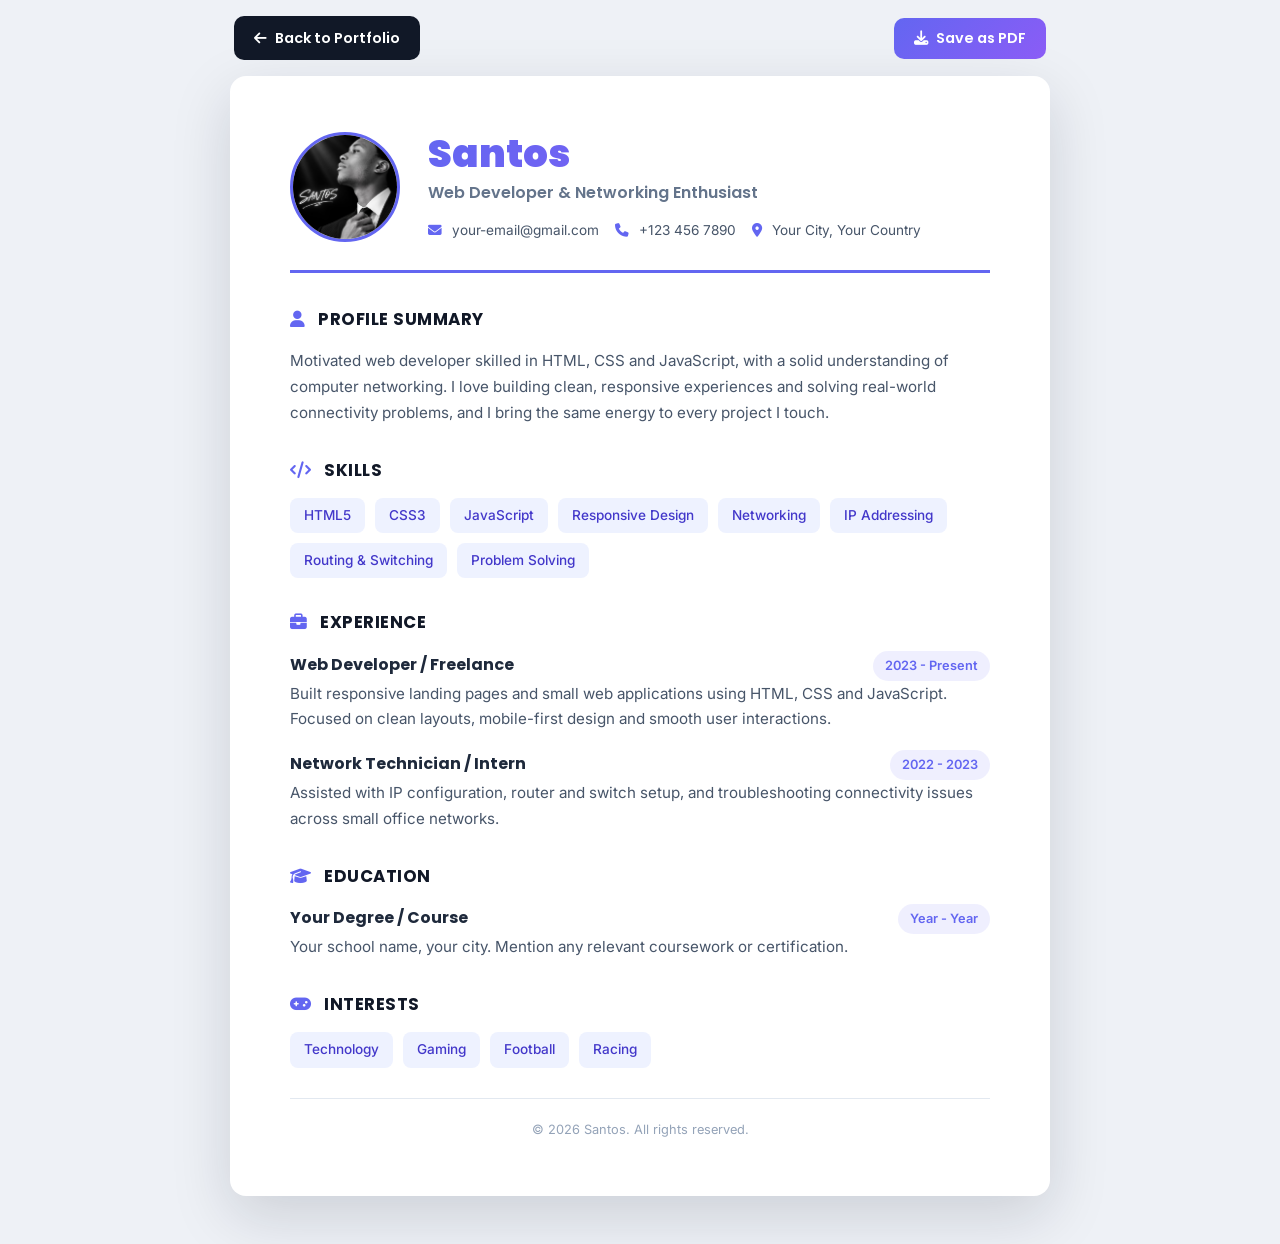
==== resume.html @ e5c6ccb2 "Add resume page, download button and contact form" ====
<!DOCTYPE html>
<html lang="en">
<head>
  <meta charset="UTF-8">
  <meta name="viewport" content="width=device-width, initial-scale=1.0">
  <title>Santos - Resume</title>
  <meta name="description" content="Resume of Santos - Web Developer and Network Enthusiast.">
  <link rel="icon" type="image/png" href="Favicon/favicon.png">
  <link rel="preconnect" href="https://fonts.googleapis.com">
  <link rel="preconnect" href="https://fonts.gstatic.com" crossorigin>
  <link href="https://fonts.googleapis.com/css2?family=Poppins:wght@400;500;600;700;800;900&family=Inter:wght@300;400;500;600;700&display=swap" rel="stylesheet">
  <link rel="stylesheet" href="https://cdnjs.cloudflare.com/ajax/libs/font-awesome/6.5.1/css/all.min.css" integrity="sha512-DTOQO9RWCH3ppGqcWaEA1BIZOC6xxalwEsw9c2QQeAIftl+Vegovlnee1c9QX4TctnWMn13TZye+giMm8e2LwA==" crossorigin="anonymous" referrerpolicy="no-referrer" />
  <link rel="stylesheet" href="css/resume.css">
</head>
<body>

  <div class="toolbar">
    <a href="index.html" class="btn-tool"><i class="fas fa-arrow-left"></i> Back to Portfolio</a>
    <button class="btn-tool btn-print" onclick="window.print()"><i class="fas fa-download"></i> Save as PDF</button>
  </div>

  <main class="resume">
    <!-- ======= HEADER ======= -->
    <header class="resume-header">
      <div class="resume-photo">
        <img src="Assets/profile-picture.jpeg" alt="Santos">
      </div>
      <div class="resume-identity">
        <h1>Santos</h1>
        <h2>Web Developer &amp; Networking Enthusiast</h2>
        <div class="resume-links">
          <span><i class="fas fa-envelope"></i> your-email@gmail.com</span>
          <span><i class="fas fa-phone"></i> +123 456 7890</span>
          <span><i class="fas fa-map-marker-alt"></i> Your City, Your Country</span>
        </div>
      </div>
    </header>

    <!-- ======= SUMMARY ======= -->
    <section class="resume-section">
      <h3><i class="fas fa-user"></i> Profile Summary</h3>
      <p class="resume-p">
        Motivated web developer skilled in HTML, CSS and JavaScript, with a solid understanding of
        computer networking. I love building clean, responsive experiences and solving real-world
        connectivity problems, and I bring the same energy to every project I touch.
      </p>
    </section>

    <!-- ======= SKILLS ======= -->
    <section class="resume-section">
      <h3><i class="fas fa-code"></i> Skills</h3>
      <div class="chips">
        <span class="chip">HTML5</span>
        <span class="chip">CSS3</span>
        <span class="chip">JavaScript</span>
        <span class="chip">Responsive Design</span>
        <span class="chip">Networking</span>
        <span class="chip">IP Addressing</span>
        <span class="chip">Routing &amp; Switching</span>
        <span class="chip">Problem Solving</span>
      </div>
    </section>

    <!-- ======= EXPERIENCE ======= -->
    <section class="resume-section">
      <h3><i class="fas fa-briefcase"></i> Experience</h3>
      <div class="entry">
        <div class="entry-head">
          <h4>Web Developer / Freelance</h4>
          <span class="date">2023 - Present</span>
        </div>
        <p class="resume-p">
          Built responsive landing pages and small web applications using HTML, CSS and JavaScript.
          Focused on clean layouts, mobile-first design and smooth user interactions.
        </p>
      </div>
      <div class="entry">
        <div class="entry-head">
          <h4>Network Technician / Intern</h4>
          <span class="date">2022 - 2023</span>
        </div>
        <p class="resume-p">
          Assisted with IP configuration, router and switch setup, and troubleshooting connectivity
          issues across small office networks.
        </p>
      </div>
    </section>

    <!-- ======= EDUCATION ======= -->
    <section class="resume-section">
      <h3><i class="fas fa-graduation-cap"></i> Education</h3>
      <div class="entry">
        <div class="entry-head">
          <h4>Your Degree / Course</h4>
          <span class="date">Year - Year</span>
        </div>
        <p class="resume-p">Your school name, your city. Mention any relevant coursework or certification.</p>
      </div>
    </section>

    <!-- ======= INTERESTS ======= -->
    <section class="resume-section">
      <h3><i class="fas fa-gamepad"></i> Interests</h3>
      <div class="chips">
        <span class="chip">Technology</span>
        <span class="chip">Gaming</span>
        <span class="chip">Football</span>
        <span class="chip">Racing</span>
      </div>
    </section>

    <footer class="resume-footer">
      <p>&copy; <span id="year"></span> Santos. All rights reserved.</p>
    </footer>
  </main>

  <script>
    document.getElementById('year').textContent = new Date().getFullYear();
  </script>
</body>
</html>
---- css/resume.css ----
/* ======================================
   RESUME PAGE
   ====================================== */
*, *::before, *::after { margin: 0; padding: 0; box-sizing: border-box; }
body {
  font-family: 'Inter', sans-serif;
  background: #eef1f6;
  color: #1e293b;
  line-height: 1.7;
}

/* Toolbar (hidden when printing) */
.toolbar {
  position: sticky; top: 0; z-index: 100;
  display: flex; justify-content: space-between; align-items: center; gap: 12px;
  max-width: 860px; margin: 0 auto; padding: 16px 24px;
}
.btn-tool {
  display: inline-flex; align-items: center; gap: 8px;
  padding: 10px 20px; border-radius: 10px;
  background: #111827; color: #fff; font-size: .9rem; font-weight: 600;
  text-decoration: none; font-family: 'Poppins', sans-serif;
  transition: transform .2s, box-shadow .3s;
  cursor: pointer; border: none;
}
.btn-tool:hover { transform: translateY(-2px); box-shadow: 0 8px 24px rgba(17,24,39,.3); }
.btn-print { background: linear-gradient(135deg, #6366f1, #8b5cf6); }

/* Resume sheet */
.resume {
  max-width: 820px; margin: 0 auto 48px;
  background: #ffffff;
  border-radius: 16px;
  box-shadow: 0 20px 60px rgba(15,23,42,.15);
  padding: 56px 60px;
}

.resume-header {
  display: flex; align-items: center; gap: 28px;
  border-bottom: 3px solid #6366f1; padding-bottom: 28px; margin-bottom: 32px;
}
.resume-photo {
  width: 110px; height: 110px; border-radius: 50%; overflow: hidden; flex-shrink: 0;
  border: 3px solid #6366f1;
}
.resume-photo img { width: 100%; height: 100%; object-fit: cover; }
.resume-identity h1 {
  font-family: 'Poppins', sans-serif; font-size: 2.4rem; font-weight: 900;
  background: linear-gradient(135deg, #6366f1, #8b5cf6);
  -webkit-background-clip: text; -webkit-text-fill-color: transparent; background-clip: text;
  line-height: 1.1;
}
.resume-identity h2 {
  font-family: 'Poppins', sans-serif; font-size: 1rem; font-weight: 600;
  color: #64748b; margin: 4px 0 12px;
}
.resume-links { display: flex; flex-wrap: wrap; gap: 16px; font-size: .85rem; color: #475569; }
.resume-links i { color: #6366f1; margin-right: 6px; }

.resume-section { margin-bottom: 30px; }
.resume-section h3 {
  font-family: 'Poppins', sans-serif; font-size: 1.05rem; font-weight: 700;
  color: #111827; margin-bottom: 14px; text-transform: uppercase; letter-spacing: .5px;
}
.resume-section h3 i { color: #6366f1; margin-right: 8px; }
.resume-p { color: #475569; font-size: .95rem; }

.entry { margin-bottom: 18px; }
.entry-head {
  display: flex; justify-content: space-between; align-items: baseline;
  gap: 16px; flex-wrap: wrap;
}
.entry-head h4 { font-family: 'Poppins', sans-serif; font-size: 1rem; font-weight: 700; color: #1e293b; }
.date { font-size: .8rem; font-weight: 600; color: #6366f1; background: rgba(99,102,241,.1); padding: 4px 12px; border-radius: 99px; }

.chips { display: flex; flex-wrap: wrap; gap: 10px; }
.chip {
  padding: 6px 14px; border-radius: 8px; font-size: .85rem;
  background: #eef2ff; color: #4338ca; font-weight: 500;
}

.resume-footer { text-align: center; margin-top: 12px; font-size: .8rem; color: #94a3b8; border-top: 1px solid #e2e8f0; padding-top: 20px; }

/* ======================================
   PRINT STYLES
   ====================================== */
@media print {
  .toolbar { display: none !important; }
  body { background: #fff; }
  .resume { box-shadow: none; border-radius: 0; padding: 0; max-width: 100%; }
  .resume-section { break-inside: avoid; }
}

@media (max-width: 640px) {
  .resume { padding: 32px 24px; border-radius: 0; margin-bottom: 0; }
  .resume-header { flex-direction: column; text-align: center; }
  .resume-links { justify-content: center; }
  .resume-identity h1 { font-size: 2rem; }
  .toolbar { position: static; flex-direction: column; }
}
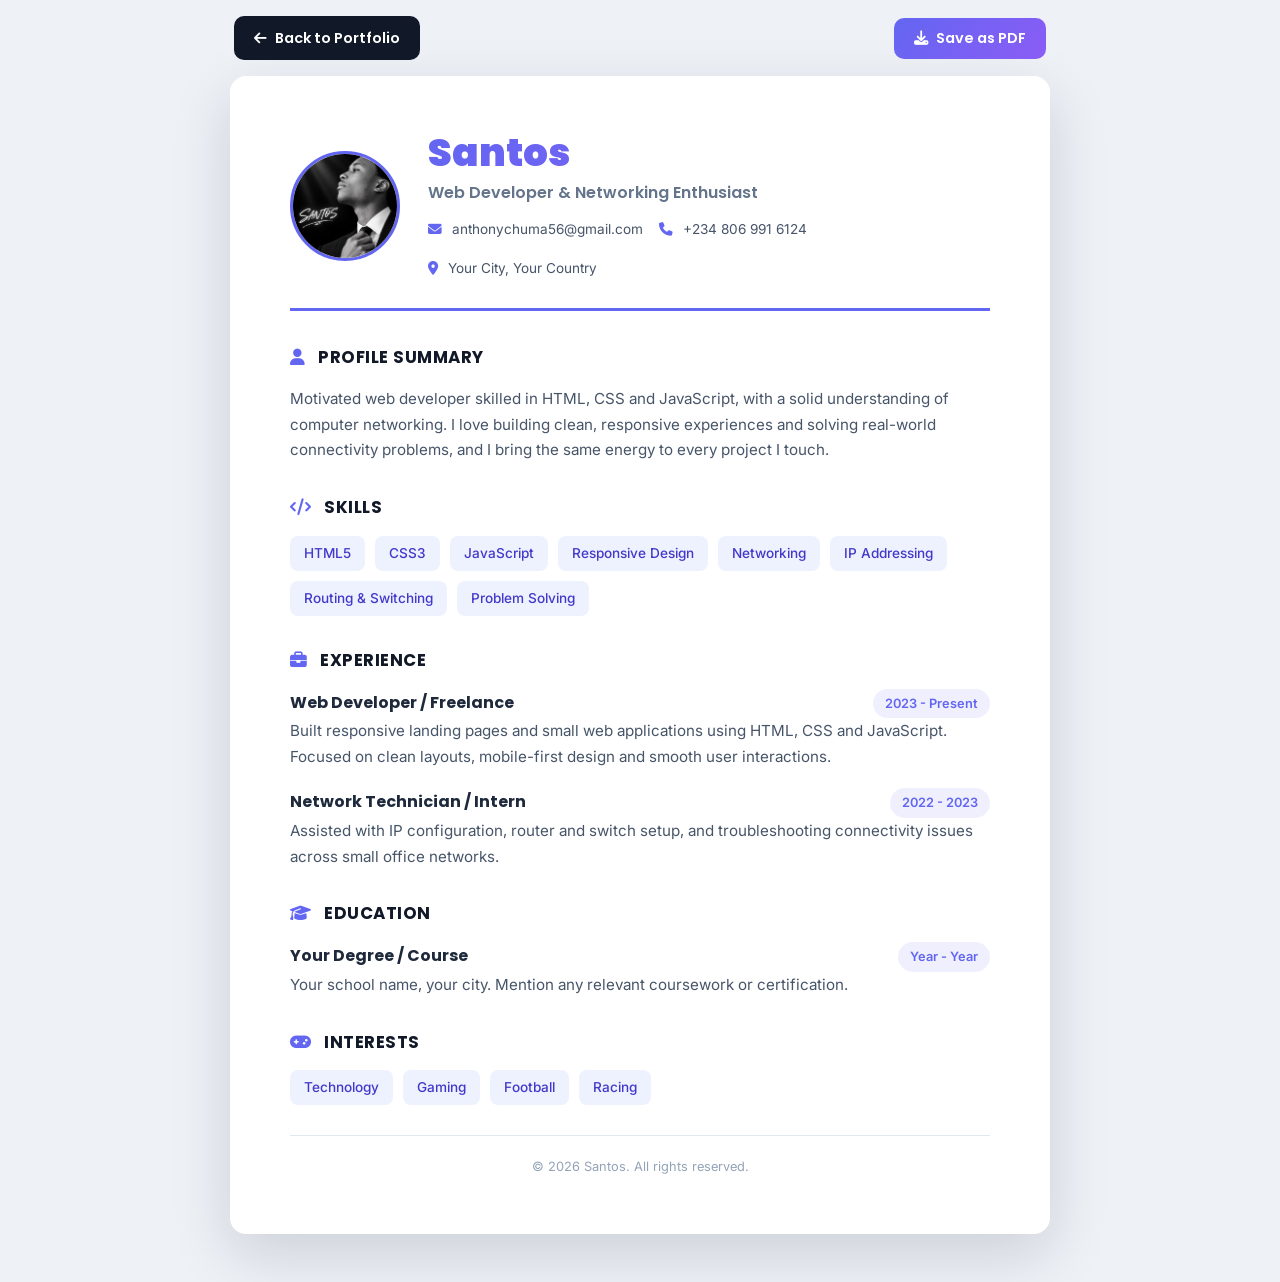
==== commit 719a008e: "Update contact info with real credentials" ====
--- a/resume.html
+++ b/resume.html
@@ -29,8 +29,8 @@
         <h1>Santos</h1>
         <h2>Web Developer &amp; Networking Enthusiast</h2>
         <div class="resume-links">
-          <span><i class="fas fa-envelope"></i> your-email@gmail.com</span>
-          <span><i class="fas fa-phone"></i> +123 456 7890</span>
+          <span><i class="fas fa-envelope"></i> anthonychuma56@gmail.com</span>
+          <span><i class="fas fa-phone"></i> +234 806 991 6124</span>
           <span><i class="fas fa-map-marker-alt"></i> Your City, Your Country</span>
         </div>
       </div>
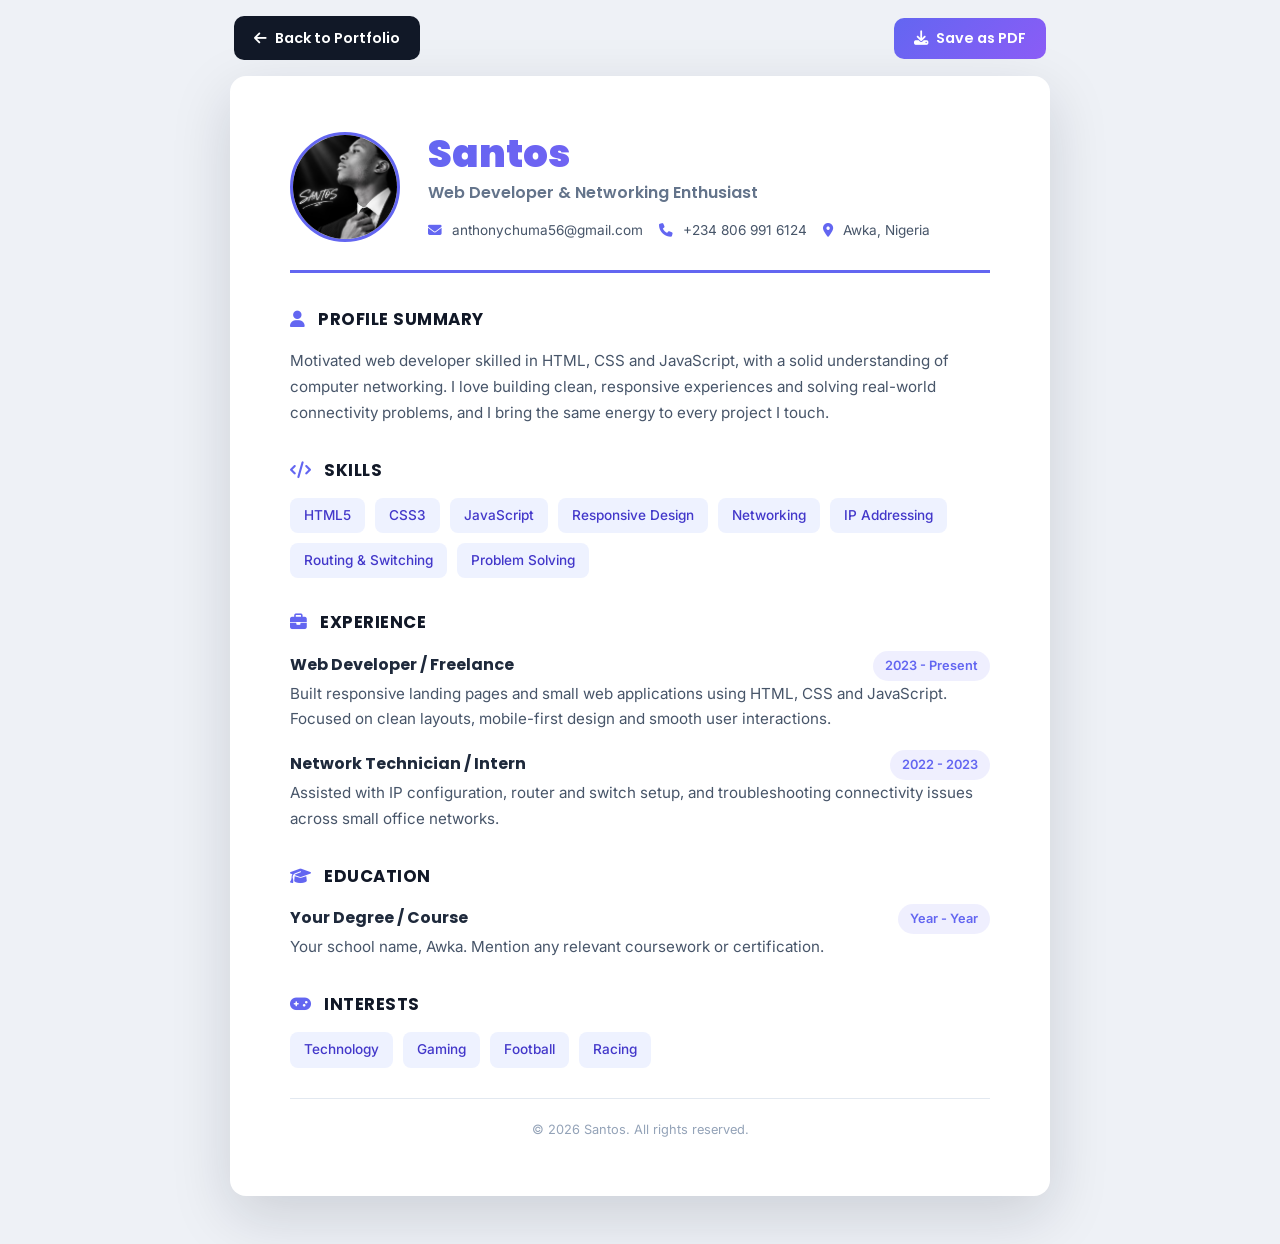
==== commit 5b89a107: "Update resume location to Awka, Nigeria" ====
--- a/resume.html
+++ b/resume.html
@@ -31,7 +31,7 @@
         <div class="resume-links">
           <span><i class="fas fa-envelope"></i> anthonychuma56@gmail.com</span>
           <span><i class="fas fa-phone"></i> +234 806 991 6124</span>
-          <span><i class="fas fa-map-marker-alt"></i> Your City, Your Country</span>
+          <span><i class="fas fa-map-marker-alt"></i> Awka, Nigeria</span>
         </div>
       </div>
     </header>
@@ -94,7 +94,7 @@
           <h4>Your Degree / Course</h4>
           <span class="date">Year - Year</span>
         </div>
-        <p class="resume-p">Your school name, your city. Mention any relevant coursework or certification.</p>
+        <p class="resume-p">Your school name, Awka. Mention any relevant coursework or certification.</p>
       </div>
     </section>
 
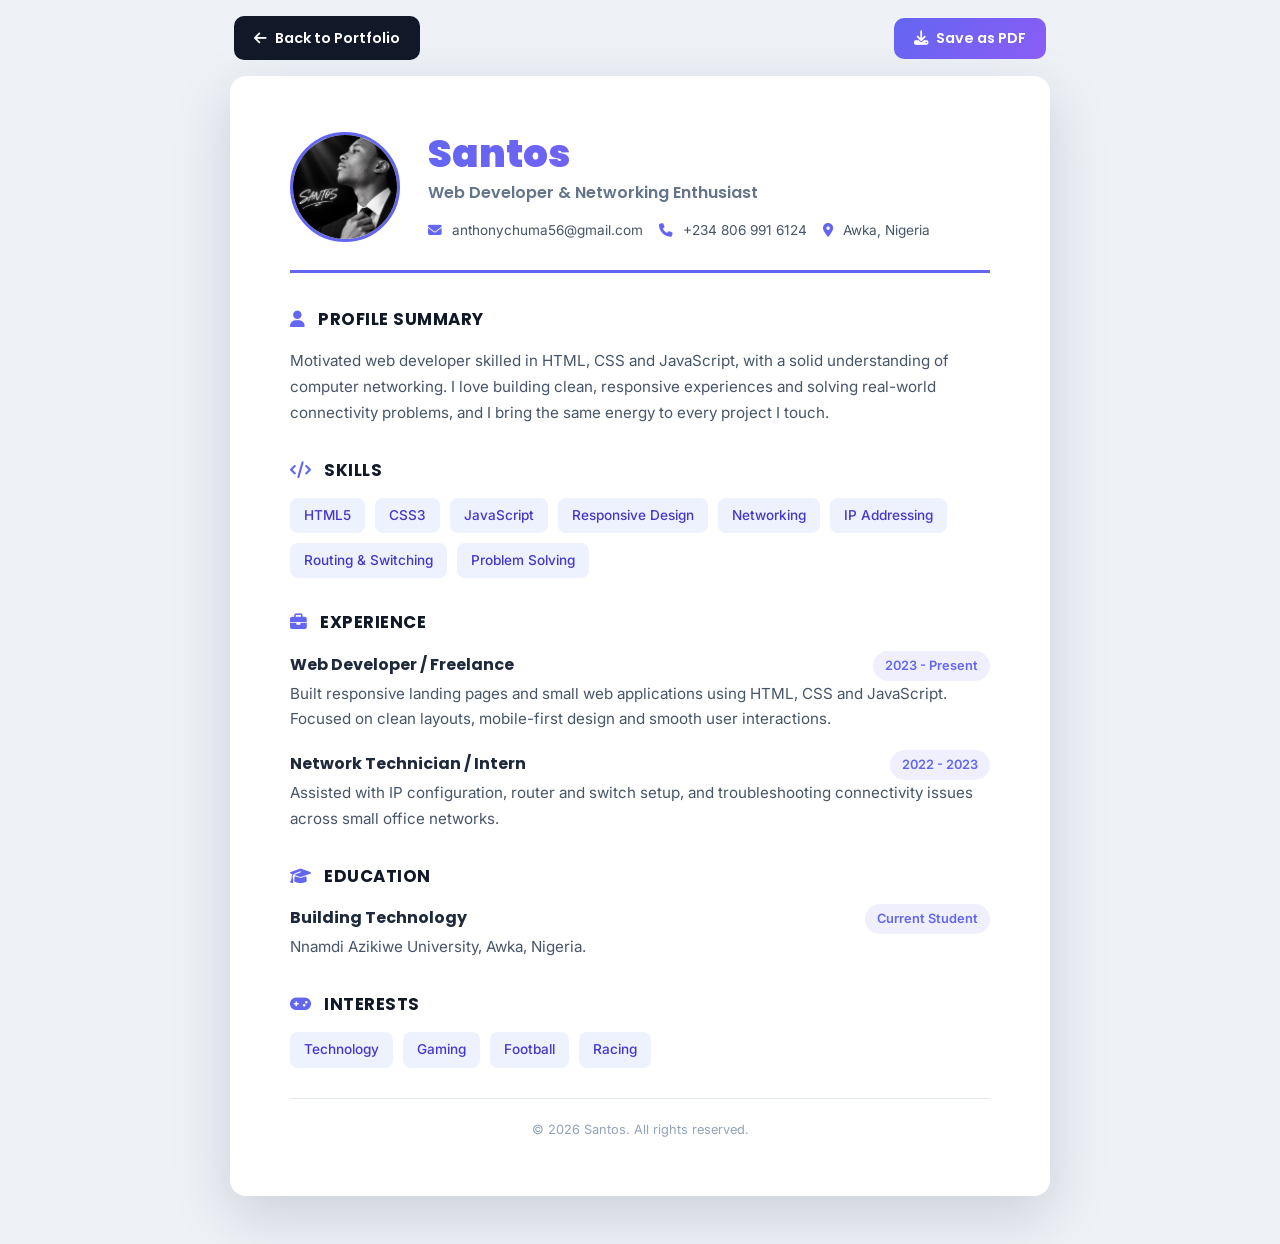
==== commit 0f0d9792: "Add education: Building Technology at Nnamdi Azikiwe University" ====
--- a/resume.html
+++ b/resume.html
@@ -91,10 +91,10 @@
       <h3><i class="fas fa-graduation-cap"></i> Education</h3>
       <div class="entry">
         <div class="entry-head">
-          <h4>Your Degree / Course</h4>
-          <span class="date">Year - Year</span>
+          <h4>Building Technology</h4>
+          <span class="date">Current Student</span>
         </div>
-        <p class="resume-p">Your school name, Awka. Mention any relevant coursework or certification.</p>
+        <p class="resume-p">Nnamdi Azikiwe University, Awka, Nigeria.</p>
       </div>
     </section>
 
